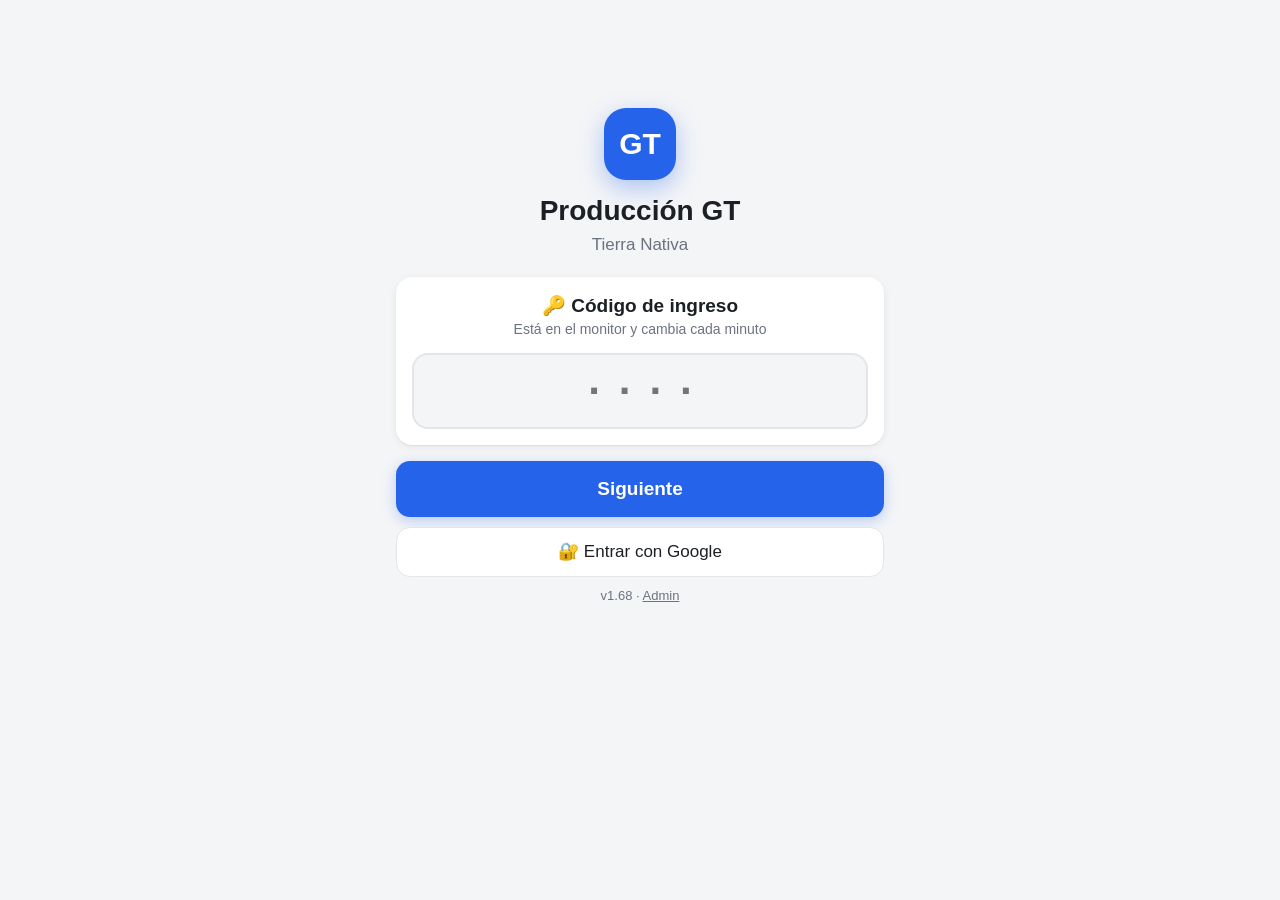
==== index.html @ 5615317c "1.68: «armar N» en los botones de Armado de cajas y pestaña Cajas del admin Celular: en «¿Qué caja v" ====
<!DOCTYPE html>
<html lang="es">
<head>
  <meta charset="UTF-8" />
  <meta name="viewport" content="width=device-width, initial-scale=1.0, viewport-fit=cover" />
  <meta name="mobile-web-app-capable" content="yes" />
  <meta name="apple-mobile-web-app-capable" content="yes" />
  <meta name="apple-mobile-web-app-title" content="Producción GT" />
  <meta name="theme-color" content="#f4f5f7" media="(prefers-color-scheme: light)" />
  <meta name="theme-color" content="#111318" media="(prefers-color-scheme: dark)" />
  <meta name="robots" content="noindex,nofollow" />
  <title>Producción GT</title>
  <link rel="icon" href="data:," />
  <link rel="manifest" href="manifest.json" />
  <link rel="stylesheet" href="styles.css?v=1.68" />
</head>
<body>
  <!-- 1) CÓDIGO DE INGRESO (el del monitor, cambia cada minuto) -->
  <div id="claveScreen" class="pantalla">
    <div class="marca">
      <div class="marca-logo">GT</div>
      <h1>Producción GT</h1>
      <p class="mut">Tierra Nativa</p>
    </div>
    <div class="tarjeta">
      <label class="label" for="claveInput">🔑 Código de ingreso</label>
      <p class="mut chico">Está en el monitor y cambia cada minuto</p>
      <input id="claveInput" class="input-clave" inputmode="numeric" maxlength="6" autocomplete="one-time-code" placeholder="····" />
      <div id="claveError" class="error"></div>
    </div>
    <div class="acciones">
      <button id="claveBtn" class="primary-btn">Siguiente</button>
      <!-- 1.53: en el celular del encargado (clave personal guardada), entrar sin código -->
      <button id="llaveBtn" class="sec-btn hidden"></button>
      <!-- 1.65 (Thomas): entrar con Google (sólo los mails cargados en gt.clave_personal.email) -->
      <button id="googleBtn" class="sec-btn">🔐 Entrar con Google</button>
      <div class="version"><span id="verBadge"></span> · <a href="admin.html">Admin</a></div>
    </div>
  </div>

  <!-- 1b) ¿QUIÉN SOS? -->
  <div id="nombreScreen" class="pantalla hidden">
    <header class="top-bar"><button class="back-top" id="nombreVolver" aria-label="Volver">‹</button><span class="op-name">¿Quién sos?</span><span class="top-esp"></span></header>
    <div id="nombreLista" class="nombres"></div>
  </div>

  <!-- 1c) ¿EN QUÉ PLANTA? (1.22, Thomas): sólo a quien trabaja en más de una planta (Darío Méndez y Luis Luna) -->
  <div id="plantaScreen" class="pantalla hidden">
    <header class="top-bar"><button class="back-top" id="plantaVolver" aria-label="Volver">‹</button><span class="op-name" id="plantaTitulo"></span><span class="top-esp"></span></header>
    <div class="tarjeta">
      <label class="label">🏭 ¿En qué planta trabajás hoy?</label>
      <div id="plantaOpts" class="cod-opts"></div>
    </div>
  </div>

  <!-- 2) BOTONERA -->
  <div id="optionsScreen" class="pantalla hidden">
    <header class="top-bar">
      <button class="back-top" id="salirBtn" aria-label="Cambiar operario">‹</button>
      <div class="op-cab"><span class="op-name" id="opName"></span><span class="muerto" id="muerto"></span></div>
      <span class="sync" id="syncBadge"></span>
      <!-- 1.53: el encargado ve el código de su planta para el compañero -->
      <button class="back-top llave-top hidden" id="codPlantaBtn" aria-label="Código para el compañero">🔑</button>
    </header>
    <div id="abiertaBox" class="abierta hidden"></div>
    <div id="botonera"></div>
    <div class="pie">
      <div class="jornada">
        <button id="almuBtn" class="sec-btn">🍽️ Almuerzo</button>
        <button id="finBtn" class="fin-btn">🏁 Terminar día</button>
      </div>
      <button id="histBtn" class="sec-btn">📋 Resumen de hoy</button>
    </div>
    <!-- 1.65 (Thomas): el encargado ve el monitor de su planta abajo de la botonera (operario, no admin) -->
    <div id="monitorBox" class="monitor-box hidden"><span class="mut chico" id="monitorTit"></span><span id="monitorNum" class="monitor-num">····</span><span class="mut chico" id="monitorSeg"></span></div>
  </div>

  <!-- 3) TERMINÉ: cantidad + «¿con qué seguís?» en la misma pantalla -->
  <div id="cantScreen" class="pantalla hidden">
    <header class="top-bar"><button class="back-top" id="cantVolver" aria-label="Volver">‹</button><span class="op-name" id="cantTitulo"></span><span class="top-esp"></span></header>
    <div class="cant-sub mut" id="cantSub"></div>
    <div id="cantBox" class="tarjeta">
      <label class="label" id="cantLabel" for="cantInput"></label>
      <input id="cantInput" class="text-input" inputmode="decimal" autocomplete="off" placeholder="0" />
      <div id="cantError" class="error"></div>
    </div>
    <div class="tarjeta sigue" id="sigueBox">
      <label class="label" id="sigueLabel" for="sigueInput"></label>
      <div id="sigueOpts" class="cod-opts hidden"></div>
      <div id="siguePend" class="cod-pend hidden"></div>
      <!-- 1.61 (D100): en Encolado / Contraído, sumarse a un compañero también desde «¿Con qué código seguís?» -->
      <div id="sigueJunta" class="cod-pend junta hidden"></div>
      <!-- 1.42: teclado numérico y, al lado, la E (y G, W donde la lista las tiene): un toque la agrega, otro la saca -->
      <div class="cod-fila"><input id="sigueInput" class="text-input" inputmode="numeric" pattern="[0-9]*" autocomplete="off" autocorrect="off" spellcheck="false" autocapitalize="characters" placeholder="Código" /><div id="sigueSuf" class="sufijos"></div></div>
      <div id="sigueHint" class="cod-hint"></div>
      <div id="sigueError" class="error"></div>
    </div>
    <div class="acciones">
      <button id="cantBtn" class="primary-btn">Terminar y seguir</button>
      <button id="cambioBtn" class="sec-btn">Cambiar de área / no sigo</button>
      <!-- 1.51 (D72): en Encolado, terminar e ir a la Puesta a punto encoladora -->
      <div id="sigueHijas" class="cod-hijas hidden"></div>
      <div id="salidaBox" class="row-2">
        <button id="cantAlmuBtn" class="sec-btn">🍽️ Me voy a almorzar</button>
        <button id="cantFinBtn" class="sec-btn">🏁 Terminé el día</button>
      </div>
    </div>
  </div>

  <!-- 4b) MEDIDA (1.17): set de 3 en Montaje / Gancho → qué medida va a hacer -->
  <div id="medScreen" class="pantalla hidden">
    <header class="top-bar"><button class="back-top" id="medVolver" aria-label="Volver">‹</button><span class="op-name" id="medTitulo"></span><span class="top-esp"></span></header>
    <div class="tarjeta">
      <label class="label" id="medLabel"></label>
      <div id="medOpts" class="cod-opts"></div>
    </div>
  </div>

  <!-- 1.24: PREGUNTAS DEL ÁREA (Esnaola: moldura, anilina, color) — salen de gt.rubro_pasos -->
  <div id="pasoScreen" class="pantalla hidden">
    <header class="top-bar"><button class="back-top" id="pasoVolver" aria-label="Volver">‹</button><span class="op-name" id="pasoTitulo"></span><span class="top-esp"></span></header>
    <div class="tarjeta">
      <div id="pasoResp" class="paso-resp hidden"></div>
      <label class="label" id="pasoLabel" for="pasoTexto"></label>
      <div id="pasoOpts" class="cod-opts"></div>
      <!-- 1.33: pregunta sin opciones = se contesta escribiendo -->
      <input id="pasoTexto" class="text-input texto-libre hidden" autocomplete="off" placeholder="Escribilo acá" />
      <div id="pasoError" class="error"></div>
    </div>
    <div class="acciones hidden" id="pasoAcc"><button id="pasoBtn" class="primary-btn">Siguiente</button></div>
  </div>

  <!-- 4) CÓDIGO (al empezar un área que lo pide) -->
  <div id="codScreen" class="pantalla hidden">
    <header class="top-bar"><button class="back-top" id="codVolver" aria-label="Volver">‹</button><span class="op-name" id="codTitulo"></span><span class="top-esp"></span></header>
    <div class="tarjeta">
      <label class="label" id="codLabel" for="codInput"></label>
      <div id="codOpts" class="cod-opts hidden"></div>
      <!-- 1.50: las áreas que viven dentro de ésta (Encolado → Puesta a punto encoladora) -->
      <div id="codHijas" class="cod-hijas hidden"></div>
      <!-- 1.45: en Encolado / Contraído, lo que están haciendo los compañeros (tocar = sumarse) -->
      <div id="codJunta" class="cod-pend junta hidden"></div>
      <div id="codPend" class="cod-pend hidden"></div>
      <div class="cod-fila"><input id="codInput" class="text-input" inputmode="numeric" pattern="[0-9]*" autocomplete="off" autocorrect="off" spellcheck="false" autocapitalize="characters" placeholder="Código" /><div id="codSuf" class="sufijos"></div></div>
      <div id="codHint" class="cod-hint"></div>
      <div id="codError" class="error"></div>
    </div>
    <div class="acciones">
      <button id="codBtn" class="primary-btn">Empezar</button>
    </div>
  </div>

  <div id="toast" class="toast hidden"></div>
  <!-- v1.10: «Resumen de hoy» es un pop-up, no se despliega abajo de la botonera -->
  <div id="histPop" class="pop hidden" role="dialog" aria-modal="true" aria-labelledby="histTit">
    <div class="pop-caja">
      <div class="pop-cab"><h2 id="histTit">📋 Resumen de hoy</h2><button id="histCerrar" class="pop-x" aria-label="Cerrar">✕</button></div>
      <div id="hist" class="pop-cuerpo"></div>
    </div>
  </div>
  <!-- 1.47: avisos de la pareja (se sumó / te sumaste / me fui): quién, qué y quién carga las cantidades -->
  <div id="avisoPop" class="pop aviso hidden" role="dialog" aria-modal="true" aria-labelledby="avisoTit">
    <div class="pop-caja">
      <div id="avisoIco" class="aviso-ico">🤝</div>
      <h2 id="avisoTit"></h2>
      <div id="avisoTxt" class="aviso-txt"></div>
      <div id="avisoNota" class="aviso-nota"></div>
      <div id="avisoBtns" class="aviso-btns"></div>
    </div>
  </div>
  <script src="config.js?v=1.68"></script>
  <script src="cola-idb.js?v=1.68"></script>
  <script src="app.js?v=1.68"></script>
</body>
</html>
---- styles.css ----
/* Producción GT — pensada para el celular del operario (v1.1).
   Pulgar: las acciones van justo debajo del campo (el teclado tapa el fondo); todo lo que se toca mide 48 px o más; los campos tienen
   16 px o más de letra para que el iPhone no haga zoom al tocarlos. */
:root{
  --bg:#f4f5f7; --card:#fff; --txt:#1c1f24; --mut:#6b7280; --borde:#e3e5e9;
  --acc:#2563eb; --acc-d:#1d4ed8; --acc-bg:#eaf1ff;
  --warn:#d97706; --warn-bg:#fff6e5; --err:#dc2626; --ok:#16a34a;
  --r:16px; --sombra:0 1px 2px rgba(16,24,40,.06),0 2px 8px rgba(16,24,40,.06);
}
@media (prefers-color-scheme:dark){
  :root{--bg:#111318;--card:#1b1e25;--txt:#eef0f3;--mut:#9aa1ad;--borde:#2c3039;
        --acc:#4f8cff;--acc-d:#3b7af0;--acc-bg:#1d2a44;--warn:#f0a43a;--warn-bg:#33270f;--err:#f26464;--ok:#3ccf73;
        --sombra:0 1px 2px rgba(0,0,0,.4);}
}
*{box-sizing:border-box;-webkit-tap-highlight-color:transparent;}
html{-webkit-text-size-adjust:100%;}
body{margin:0;background:var(--bg);color:var(--txt);
  font-family:-apple-system,BlinkMacSystemFont,"Segoe UI",Roboto,"Helvetica Neue",Arial,sans-serif;
  font-size:17px;line-height:1.35;}
.hidden{display:none !important;}
.mut{color:var(--mut);} .chico{font-size:14px;margin:2px 0 0;}

/* cada pantalla ocupa el alto del celular; los botones quedan abajo */
.pantalla{max-width:520px;margin:0 auto;min-height:100vh;min-height:100dvh;display:flex;flex-direction:column;
  padding:0 16px calc(16px + env(safe-area-inset-bottom));padding-top:env(safe-area-inset-top);}
/* v1.9 (Thomas): los botones van JUSTO DEBAJO del campo, no pegados abajo: el teclado del iPhone tapa el fondo. */
.acciones{margin-top:16px;padding:0 0 calc(4px + env(safe-area-inset-bottom));display:flex;flex-direction:column;gap:10px;}

/* botones */
button{font:inherit;cursor:pointer;touch-action:manipulation;border-radius:14px;transition:transform .08s,background .15s;}
button:active{transform:scale(.97);}
.primary-btn{width:100%;min-height:56px;border:0;background:var(--acc);color:#fff;font-size:19px;font-weight:600;
  box-shadow:0 4px 14px rgba(37,99,235,.28);}
.primary-btn:active{background:var(--acc-d);}
.sec-btn{width:100%;min-height:50px;border:1.5px solid var(--borde);background:var(--card);color:var(--txt);font-size:17px;font-weight:500;}
#histBtn{margin-top:16px;}

/* encabezado fijo */
.top-bar{position:sticky;top:0;z-index:5;display:flex;align-items:center;gap:8px;margin:0 -16px 10px;
  padding:calc(8px + env(safe-area-inset-top)) 12px 8px;background:color-mix(in srgb,var(--bg) 88%,transparent);
  backdrop-filter:saturate(1.6) blur(12px);-webkit-backdrop-filter:saturate(1.6) blur(12px);border-bottom:1px solid var(--borde);}
.back-top{width:44px;height:44px;flex:0 0 44px;border:0;background:var(--card);color:var(--txt);font-size:30px;line-height:1;
  border-radius:50%;box-shadow:var(--sombra);display:flex;align-items:center;justify-content:center;padding:0 2px 4px 0;}
.top-esp{width:44px;flex:0 0 44px;}
.op-name{flex:1;text-align:center;font-size:18px;font-weight:700;overflow:hidden;text-overflow:ellipsis;white-space:nowrap;}
/* 1.43: el tiempo muerto, abajo del nombre */
.op-cab{flex:1;min-width:0;display:flex;flex-direction:column;align-items:center;line-height:1.2;}
.op-cab .op-name{flex:none;max-width:100%;}
.muerto{font-size:13px;font-weight:600;color:var(--mut);font-variant-numeric:tabular-nums;white-space:nowrap;}
.muerto.corre{color:var(--warn);}
.muerto .m-c{display:none;}
@media (max-width:360px){.muerto .m-l{display:none;}.muerto .m-c{display:inline;}}
.sync{flex:0 0 auto;font-size:12px;font-weight:600;padding:5px 9px;border-radius:999px;background:var(--acc-bg);color:var(--ok);}
.sync.pend{background:var(--warn-bg);color:var(--warn);}

/* tarjetas */
.tarjeta{background:var(--card);border-radius:var(--r);box-shadow:var(--sombra);padding:16px;margin-top:12px;}
.label{display:block;font-size:19px;font-weight:600;text-align:center;}
.error{color:var(--err);font-size:15px;text-align:center;min-height:1.2em;margin-top:8px;font-weight:500;}
.text-input{width:100%;height:64px;margin-top:12px;border:2px solid var(--borde);border-radius:14px;background:var(--bg);
  color:var(--txt);font-size:32px;font-weight:600;text-align:center;outline:none;}
.text-input:focus{border-color:var(--acc);background:var(--card);box-shadow:0 0 0 4px var(--acc-bg);}
.text-input::placeholder{color:var(--mut);opacity:.5;font-weight:400;}
/* 1.42: el código con la E (y G, W) al lado */
.cod-fila{display:flex;gap:8px;margin-top:12px;}
.cod-fila .text-input{margin-top:0;flex:1;min-width:0;}
.sufijos{display:flex;gap:6px;}
.suf-btn{width:52px;height:64px;padding:0;border:2px solid var(--borde);background:var(--bg);color:var(--txt);font-size:24px;font-weight:800;}
.suf-btn.activo{background:var(--acc);border-color:var(--acc);color:#fff;}
.suf-btn.sugerida{border-color:var(--warn);color:var(--warn);box-shadow:0 0 0 3px var(--warn-bg, transparent);}

/* ingreso */
.marca{text-align:center;margin:12vh 0 8px;}
.marca-logo{width:72px;height:72px;margin:0 auto 12px;border-radius:22px;background:var(--acc);color:#fff;font-size:30px;
  font-weight:800;display:flex;align-items:center;justify-content:center;box-shadow:0 8px 24px rgba(37,99,235,.35);}
.marca h1{font-size:28px;margin:0;}
.marca p{margin:4px 0 0;}
.input-clave{width:100%;height:76px;margin-top:14px;border:2px solid var(--borde);border-radius:16px;background:var(--bg);color:var(--txt);
  font-size:42px;font-weight:700;letter-spacing:.45em;text-indent:.45em;text-align:center;outline:none;font-variant-numeric:tabular-nums;}
.input-clave:focus{border-color:var(--acc);background:var(--card);box-shadow:0 0 0 4px var(--acc-bg);}
.version{text-align:center;color:var(--mut);font-size:13px;}
.version a{color:var(--mut);}

/* ¿quién sos? (1.29, «que puedan aparecer 16 operarios en la pantalla… de cualquier dispositivo»): la lista es una grilla
   que ocupa el lugar libre de la pantalla. acomodarNombres() (app.js) elige columnas, alto de fila y letra según ese lugar:
   2 × 8 en el celular parado, 4 × 4 acostado, 3 × 6 en la tablet… Sin JS queda 2 columnas. */
#nombreScreen{height:100vh;height:100dvh;min-height:0;max-width:760px;}
.nombres{flex:1 1 0;min-height:0;overflow-y:auto;display:grid;gap:8px;align-content:start;padding:2px 2px 4px;
  grid-template-columns:repeat(var(--cols,2),minmax(0,1fr));grid-auto-rows:var(--alto,56px);}
.nombres button{display:flex;align-items:center;gap:8px;min-width:0;height:100%;padding:4px 10px;border:0;background:var(--card);
  color:var(--txt);box-shadow:var(--sombra);font-size:var(--letra,17px);font-weight:600;line-height:1.15;text-align:left;}
.nombres button span{min-width:0;}
.nombres.parte button span{overflow-wrap:anywhere;}
.nombres button::before{content:attr(data-ini);flex:0 0 var(--ini,36px);height:var(--ini,36px);border-radius:50%;background:var(--acc-bg);
  color:var(--acc);display:flex;align-items:center;justify-content:center;font-size:calc(var(--ini,36px) * .42);font-weight:700;}
.nombres.sin-ini button{justify-content:center;text-align:center;padding:4px 5px;}
.nombres.sin-ini button::before{display:none;}

/* área en curso */
.abierta{display:flex;align-items:center;gap:12px;margin-top:4px;padding:14px;border-radius:var(--r);background:var(--warn-bg);
  border:1.5px solid color-mix(in srgb,var(--warn) 45%,transparent);}
.ab-punto{flex:0 0 12px;height:12px;border-radius:50%;background:var(--warn);animation:latido 1.6s ease-in-out infinite;}
.ab-txt{flex:1;min-width:0;}
.ab-area{font-size:18px;font-weight:700;}
.ab-det{font-size:14px;color:var(--mut);margin-top:2px;}
.ab-tiempo{font-size:22px;font-weight:700;color:var(--warn);font-variant-numeric:tabular-nums;}
@keyframes latido{0%,100%{opacity:1;transform:scale(1)}50%{opacity:.45;transform:scale(.8)}}

/* botonera de áreas (1.30, Elías: «aplicá lo mismo a esta botonera, y centrá el texto y la imagen»): la grilla ocupa el lugar
   que dejan el encabezado y los botones de abajo; acomodarAreas() (app.js) elige columnas, alto, ícono y letra. Sin JS: 2 col. */
#optionsScreen{max-width:760px;}
#botonera.midiendo{flex:1 1 0;min-height:0;}
.row{display:grid;grid-template-columns:repeat(var(--cols,2),minmax(0,1fr));grid-auto-rows:var(--alto,104px);gap:10px;margin-top:12px;}
.box{position:relative;height:100%;min-width:0;padding:6px;border-radius:var(--r);background:var(--card);box-shadow:var(--sombra);
  cursor:pointer;display:flex;flex-direction:column;align-items:center;justify-content:center;gap:4px;text-align:center;
  border:2px solid transparent;transition:transform .08s;user-select:none;-webkit-user-select:none;}
.box:active{transform:scale(.97);}
.box-ico{font-size:var(--ico,28px);line-height:1;}
.box-title{font-size:var(--letra,16px);font-weight:700;line-height:1.15;}
.row.parte .box-title{overflow-wrap:anywhere;}
.box-desc{font-size:max(11px,calc(var(--letra,16px) * .8));font-weight:600;color:var(--acc);}
.row.sin-desc .box-desc{display:none;}
.row.fila .box{flex-direction:row;gap:6px;}   /* tarjeta baja (celular acostado): el ícono al costado del nombre */
.row.sin-ico .box-ico{display:none;}   /* 1.55: si ni así entra el nombre, sin el ícono */
.row.sin-ico .box{padding:6px 3px;}
.box.abierta{background:var(--warn-bg);border-color:var(--warn);}
.box.abierta .box-desc{color:var(--warn);}

/* resumen de hoy */
#hist{display:flex;flex-direction:column;gap:8px;}
/* v1.10: pop-up del Resumen de hoy (hoja que sube desde abajo en el celular) */
.pop{position:fixed;inset:0;z-index:50;background:rgba(0,0,0,.55);display:flex;align-items:flex-end;justify-content:center;}
.pop.hidden{display:none;}
.pop-caja{width:100%;max-width:520px;max-height:85dvh;background:var(--bg);border-radius:20px 20px 0 0;display:flex;flex-direction:column;
  padding:0 16px calc(16px + env(safe-area-inset-bottom));}
.pop-cab{display:flex;align-items:center;justify-content:space-between;padding:14px 0 10px;}
.pop-cab h2{margin:0;font-size:19px;}
.pop-x{width:44px;height:44px;border-radius:999px;border:0;background:var(--card);color:var(--txt);font-size:18px;cursor:pointer;}
.pop-cuerpo{overflow-y:auto;-webkit-overflow-scrolling:touch;}
body.sin-scroll{overflow:hidden;}
@media (min-width:560px){.pop{align-items:center;}.pop-caja{border-radius:20px;}}
/* 1.47: avisos de la pareja en una ventana: quién, qué código y, resaltado, quién carga las cantidades */
.aviso .pop-caja{text-align:center;padding-top:18px;overflow-y:auto;}
.aviso-ico{font-size:44px;line-height:1;}
.aviso h2{margin:8px 0 4px;font-size:21px;line-height:1.25;}
.aviso-txt{font-size:16px;color:var(--mut);line-height:1.35;}
.aviso-txt b{color:var(--txt);}
.aviso-nota{margin:14px 0 2px;padding:12px 14px;border-radius:14px;background:var(--warn-bg);border:1.5px solid color-mix(in srgb,var(--warn) 45%,transparent);
  font-size:16px;line-height:1.4;}
.aviso-btns{display:flex;flex-direction:column;gap:10px;margin-top:14px;}
.aviso-btns button{margin:0;}
@media (max-height:520px){
  .aviso .pop-caja{padding-top:10px;max-height:96dvh;}
  .aviso-ico{font-size:28px;}
  .aviso h2{margin:4px 0 2px;font-size:18px;}
  .aviso-txt{font-size:15px;}
  .aviso-nota{margin-top:8px;padding:8px 12px;font-size:15px;line-height:1.3;}
  .aviso-btns{margin-top:10px;}
  .aviso-btns button{min-height:48px;}
}
/* acostado: los dos botones («Sí, me fui» / «Sigo con …») en una fila */
@media (max-height:520px) and (min-width:560px){.aviso-btns{flex-direction:row;}.aviso-btns button{flex:1 1 0;}}
.hist-row{display:flex;align-items:center;gap:12px;background:var(--card);border-radius:14px;padding:12px 14px;box-shadow:var(--sombra);}
.hist-main{flex:1;min-width:0;}
.hist-area{font-weight:700;font-size:16px;overflow:hidden;text-overflow:ellipsis;white-space:nowrap;}
.hist-det{font-size:13px;color:var(--mut);margin-top:2px;font-variant-numeric:tabular-nums;}
.hist-cant{font-size:20px;font-weight:700;font-variant-numeric:tabular-nums;}
.hist-row.curso{background:var(--warn-bg);}
.hist-row.curso .hist-cant{font-size:13px;color:var(--warn);}
.hist-vacio{text-align:center;color:var(--mut);padding:16px;}

/* terminé / código */
.cant-sub{text-align:center;font-size:15px;margin-top:-2px;}
.sigue .label{font-size:18px;}
.cod-hint{text-align:center;font-size:16px;font-weight:600;color:var(--acc);min-height:1.3em;margin-top:8px;}
.cod-hint.nuevo{color:var(--warn);}
.cod-opts{display:grid;grid-template-columns:repeat(2,1fr);gap:10px;margin-top:14px;}
.cod-opts button{min-height:84px;border:2px solid var(--borde);background:var(--bg);color:var(--txt);font-size:21px;font-weight:700;}
.cod-opts button:active{border-color:var(--acc);background:var(--acc-bg);}
.cod-opts button small{display:block;font-size:13px;font-weight:500;color:var(--mut);margin-top:4px;line-height:1.2;}   /* 1.59: el artículo del 3080 */
/* 1.68: Armado de cajas, cuántas faltan armar en cada botón */
.cod-opts button small.caja-est{font-weight:700;font-size:13px;margin-top:1px;color:var(--mut);}
.cod-opts button.armar small.caja-est{color:var(--warn);}
.cod-opts button.nomas{border-color:var(--err);background:color-mix(in srgb,var(--err) 12%,var(--bg));}
.cod-opts button.nomas small.caja-est{color:var(--err);}
.cod-opts button.nada{opacity:.6;}
.cajas-nota{text-align:center;font-size:13px;color:var(--mut);margin-top:6px;}
.cod-opts.muchas{gap:8px;}
.cod-opts.muchas button{min-height:52px;font-size:17px;padding:6px 8px;line-height:1.2;}
.cod-opts.muchas button:last-child:nth-child(odd){grid-column:1/-1;}   /* sin hueco al lado del último */
.paso-resp{font-size:15px;font-weight:600;color:var(--acc);margin-bottom:6px;text-align:center;}
.cod-pend{display:grid;grid-template-columns:repeat(2,1fr);gap:8px;margin-top:12px;}
.cod-pend button{min-height:60px;padding:8px;border:1.5px solid color-mix(in srgb,var(--warn) 50%,transparent);
  background:var(--warn-bg);color:var(--txt);font-size:16px;font-weight:700;}
.cod-pend small{display:block;font-size:12px;font-weight:500;color:var(--mut);margin-top:2px;}
.cod-pend-t{grid-column:1/-1;text-align:center;font-size:14px;color:var(--mut);}
.cod-hijas{display:grid;gap:8px;margin-top:12px;}   /* 1.50: Puesta a punto encoladora */
.cod-pend.junta button{border-color:color-mix(in srgb,var(--acc) 55%,transparent);background:var(--acc-bg);}   /* 1.45: sumarse */

.toast{position:fixed;left:50%;bottom:calc(20px + env(safe-area-inset-bottom));transform:translateX(-50%);z-index:20;
  width:max-content;max-width:calc(100% - 32px);background:#1c1f24;color:#fff;padding:12px 18px;border-radius:14px;
  font-size:15px;font-weight:500;box-shadow:0 8px 24px rgba(0,0,0,.25);text-align:center;}
/* los avisos vacíos no dejan hueco */
.error:empty,.cod-hint:empty{min-height:0;margin:0;}
.tarjeta .chico{text-align:center;}
/* v1.3: almuerzo y terminar día */
.pie{display:flex;flex-direction:column;}
.jornada{display:grid;grid-template-columns:1fr 1fr;gap:10px;margin-top:14px;}
.jornada .sec-btn{margin:0;min-height:56px;font-weight:600;}
#almuBtn.activo{background:var(--warn-bg);border-color:var(--warn);color:var(--warn);}
.fin-btn{min-height:56px;border:0;background:var(--txt);color:var(--bg);font-size:17px;font-weight:700;}
.abierta.fin{background:var(--acc-bg);border-color:color-mix(in srgb,var(--acc) 40%,transparent);}
.hist-row.fin{background:var(--acc-bg);}
.hist-row.fin .hist-cant{font-size:16px;}
.termine-btn{display:block;width:100%;min-height:96px;margin:4px 0 0;border:0;border-radius:18px;background:var(--ok);color:#fff;font-size:26px;font-weight:800;cursor:pointer;}
.termine-btn:active{filter:brightness(.92);}
.termine-btn.mefui{background:var(--acc);}   /* 1.47: el que se sumó a un compañero se va, no termina */
/* 1.33: Baño y Movimiento como pausa dentro del área abierta, debajo de «Terminé» */
.pausas{display:grid;grid-template-columns:repeat(auto-fit,minmax(130px,1fr));gap:10px;margin-top:10px;}
.pausas .sec-btn{margin:0;min-height:56px;font-weight:600;}
.texto-libre{font-size:20px;font-weight:500;height:56px;}
.row-2{display:grid;grid-template-columns:1fr 1fr;gap:10px;}
.row-2 .sec-btn{margin:0;}

/* 1.30 / 1.31: pantalla baja (celular chico o acostado): Almuerzo, Terminar día y Resumen en una sola fila de 48 px, para
   dejarle el alto a las áreas */
@media (max-height:600px){
  .pie{flex-direction:row;gap:8px;margin-top:10px;}
  .pie .jornada{display:contents;}
  .pie .sec-btn,.pie .fin-btn,.pie #histBtn{flex:1 1 0;min-width:0;margin:0;min-height:48px;padding:2px 4px;font-size:15px;line-height:1.15;}
}
/* 1.31: pantalla de 500 px de alto o menos (celular acostado o muy chico): encabezado y márgenes más chicos en la botonera */
@media (max-height:500px){
  #optionsScreen{padding-bottom:calc(8px + env(safe-area-inset-bottom));}
  #optionsScreen .top-bar{padding-top:calc(4px + env(safe-area-inset-top));padding-bottom:4px;margin-bottom:4px;}
  #optionsScreen .row{margin-top:6px;}
  #optionsScreen .pie{margin-top:6px;}
}

/* 1.43 (Elías: «¿en estas partes y otras de los botones también es responsive?»). Medido en los 16 tamaños: el ancho, los
   textos y los botones ya se acomodaban; lo que no entraba era el ALTO (Terminé pedía bajar 81 a 161 px en celulares chicos;
   el código, «¿Con quién?» y la clave, en el celular acostado). Con 620 px de alto o menos, las pantallas de carga se
   compactan: encabezado, tarjetas y campos más bajos, botones de 48 a 50 px */
@media (max-height:620px){
  .pantalla:not(#optionsScreen):not(#nombreScreen) .top-bar{padding-top:calc(4px + env(safe-area-inset-top));padding-bottom:4px;margin-bottom:6px;}
  .pantalla:not(#optionsScreen) .tarjeta{padding:10px 12px;margin-top:6px;}
  .label{font-size:17px;}
  .text-input{height:52px;font-size:28px;margin-top:8px;}
  .cod-fila{margin-top:8px;}
  .suf-btn{height:52px;}
  .cod-hint,.error{margin-top:4px;}
  .acciones{margin-top:10px;gap:8px;}
  .primary-btn{min-height:50px;}
  .sec-btn{min-height:48px;}
  .cod-opts{margin-top:10px;gap:8px;}
  .cod-opts button{min-height:60px;}
  .marca{margin:3vh 0 6px;}
  .marca-logo{width:48px;height:48px;margin-bottom:6px;font-size:20px;border-radius:14px;}
  .marca h1{font-size:22px;}
  .input-clave{height:60px;margin-top:8px;}
}
/* con 520 px o menos: en Terminé, «Cambiar de área», «Almorzar» y «Terminé el día» en una sola fila; en la clave, sin el logo */
@media (max-height:520px){
  #cantScreen .acciones{flex-direction:row;flex-wrap:wrap;}
  #cantScreen #cantBtn{flex:1 1 100%;}
  #cantScreen #salidaBox{display:contents;}
  /* 1.51: la puesta a punto, en la fila de «Terminar y seguir» y con el nombre corto */
  #cantScreen #sigueHijas{display:contents;}
  #cantScreen #sigueHijas .sec-btn{flex:1 1 calc(36% - 6px);min-width:0;margin:0;padding:2px 4px;font-size:14px;line-height:1.15;order:-1;}
  #cantScreen .acciones:has(#sigueHijas:not(.hidden)) #cantBtn{flex:2 1 calc(64% - 6px);order:-2;}
  #cantScreen .h-l{display:none;}
  #cantScreen #cambioBtn,#cantScreen #salidaBox .sec-btn{flex:1 1 0;min-width:0;margin:0;padding:2px 4px;font-size:14px;line-height:1.15;}
  .marca-logo,.marca p{display:none;}
  .marca{margin:2vh 0 4px;}
}
@media (max-height:520px){
  .pantalla:not(#optionsScreen) .tarjeta{padding:8px 10px;}
  .cod-pend{margin-top:6px;gap:6px;}
  .cod-pend button{min-height:48px;padding:4px 6px;line-height:1.15;}
  .text-input{height:48px;font-size:26px;}
  .suf-btn{height:48px;}
}
/* acostado (bajo y ancho): Terminé con las dos tarjetas lado a lado y los botones en una fila; «¿Con quién?» en 3 columnas */
@media (max-height:520px) and (min-width:560px){
  #cantScreen{max-width:900px;flex-direction:row;flex-wrap:wrap;align-content:flex-start;column-gap:10px;}
  #cantScreen>.top-bar,#cantScreen>.cant-sub,#cantScreen>.acciones{flex:1 1 100%;}
  #cantScreen>.tarjeta{flex:1 1 0;min-width:0;}
  #cantScreen .acciones{flex-wrap:nowrap;}
  #cantScreen #cantBtn{flex:1.4 1 0;}
  #cantScreen .acciones:has(#sigueHijas:not(.hidden)) #cantBtn{flex:1.4 1 0;}
  #cantScreen #sigueHijas .sec-btn{flex:1 1 0;}
  .cod-opts.muchas{grid-template-columns:repeat(3,1fr);}
  .cod-opts.muchas button:last-child:nth-child(odd){grid-column:auto;}
}
@media (max-height:400px){
  .termine-btn{min-height:72px;font-size:22px;}
}
/* 1.45: celular acostado muy bajo: para sumarse alcanza con el nombre y el código (sin la descripción) */
@media (max-height:340px){
  .cod-pend.junta small{display:none;}
}
/* 1.52: modo vista (clave del administrador): no graba nada */
.sync.vista{background:var(--warn-bg);color:var(--warn);}
/* 1.53: el código de la planta que muestra el encargado */
.cod-planta{display:inline-block;font-size:56px;font-weight:700;letter-spacing:8px;line-height:1.1;margin:6px 0 2px;}
.llave-top{flex:0 0 44px;font-size:22px;padding:0;}
#llaveBtn{margin-top:4px;}

/* 1.63: monitor del encargado abajo de la botonera */
.monitor-box{display:flex;flex-direction:column;align-items:center;gap:2px;margin:10px auto 0;padding:8px 18px;border:1px solid var(--borde,#ddd);border-radius:14px;width:max-content;}
.monitor-num{font-size:44px;font-weight:700;letter-spacing:.08em;font-variant-numeric:tabular-nums;line-height:1.1;}
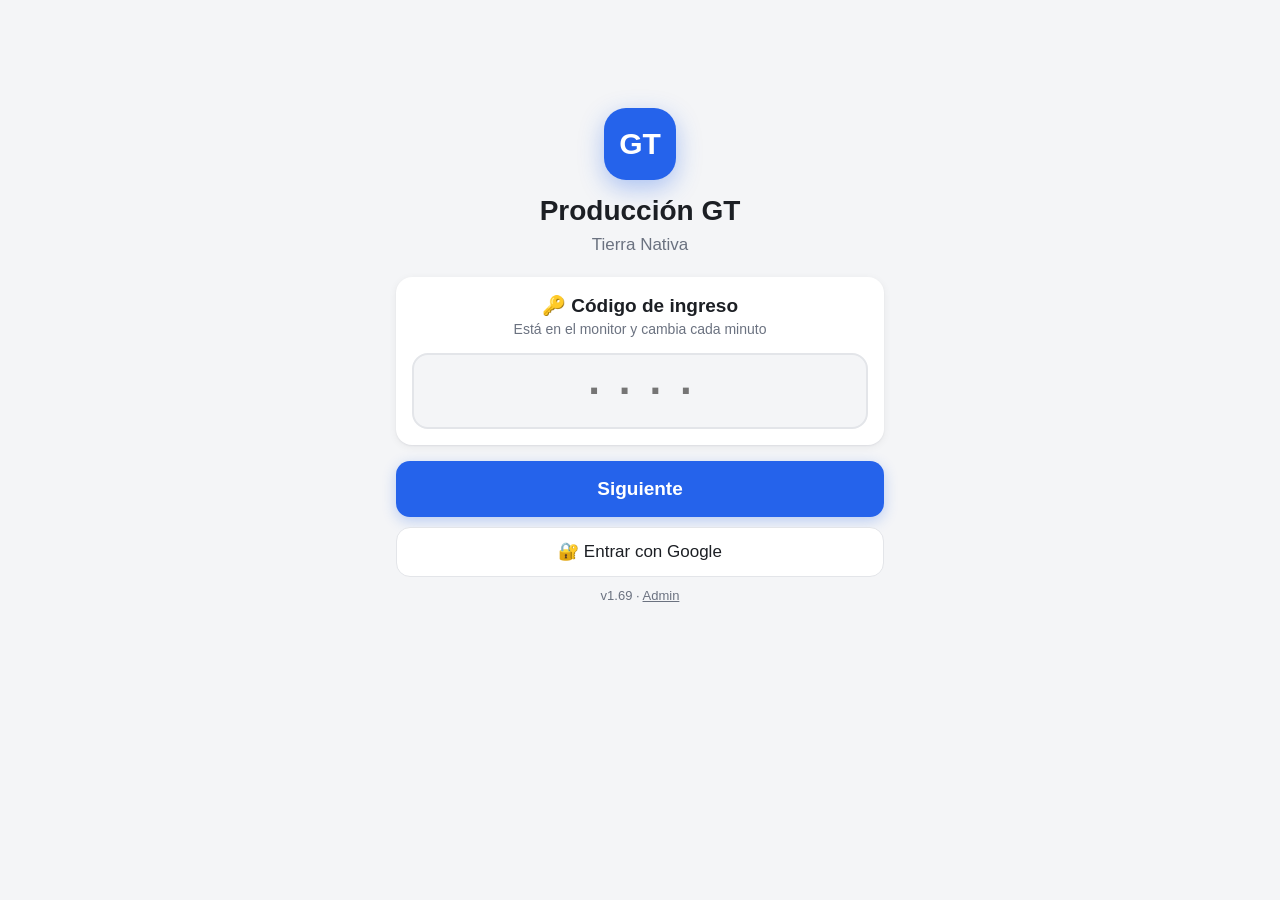
==== commit 8eb07e82: "1.69: módulo Empleados del admin (alta, baja y horario) y el aviso de llegada con el horario de cada" ====
--- a/index.html
+++ b/index.html
@@ -12,7 +12,7 @@
   <title>Producción GT</title>
   <link rel="icon" href="data:," />
   <link rel="manifest" href="manifest.json" />
-  <link rel="stylesheet" href="styles.css?v=1.68" />
+  <link rel="stylesheet" href="styles.css?v=1.69" />
 </head>
 <body>
   <!-- 1) CÓDIGO DE INGRESO (el del monitor, cambia cada minuto) -->
@@ -168,8 +168,8 @@
       <div id="avisoBtns" class="aviso-btns"></div>
     </div>
   </div>
-  <script src="config.js?v=1.68"></script>
-  <script src="cola-idb.js?v=1.68"></script>
-  <script src="app.js?v=1.68"></script>
+  <script src="config.js?v=1.69"></script>
+  <script src="cola-idb.js?v=1.69"></script>
+  <script src="app.js?v=1.69"></script>
 </body>
 </html>
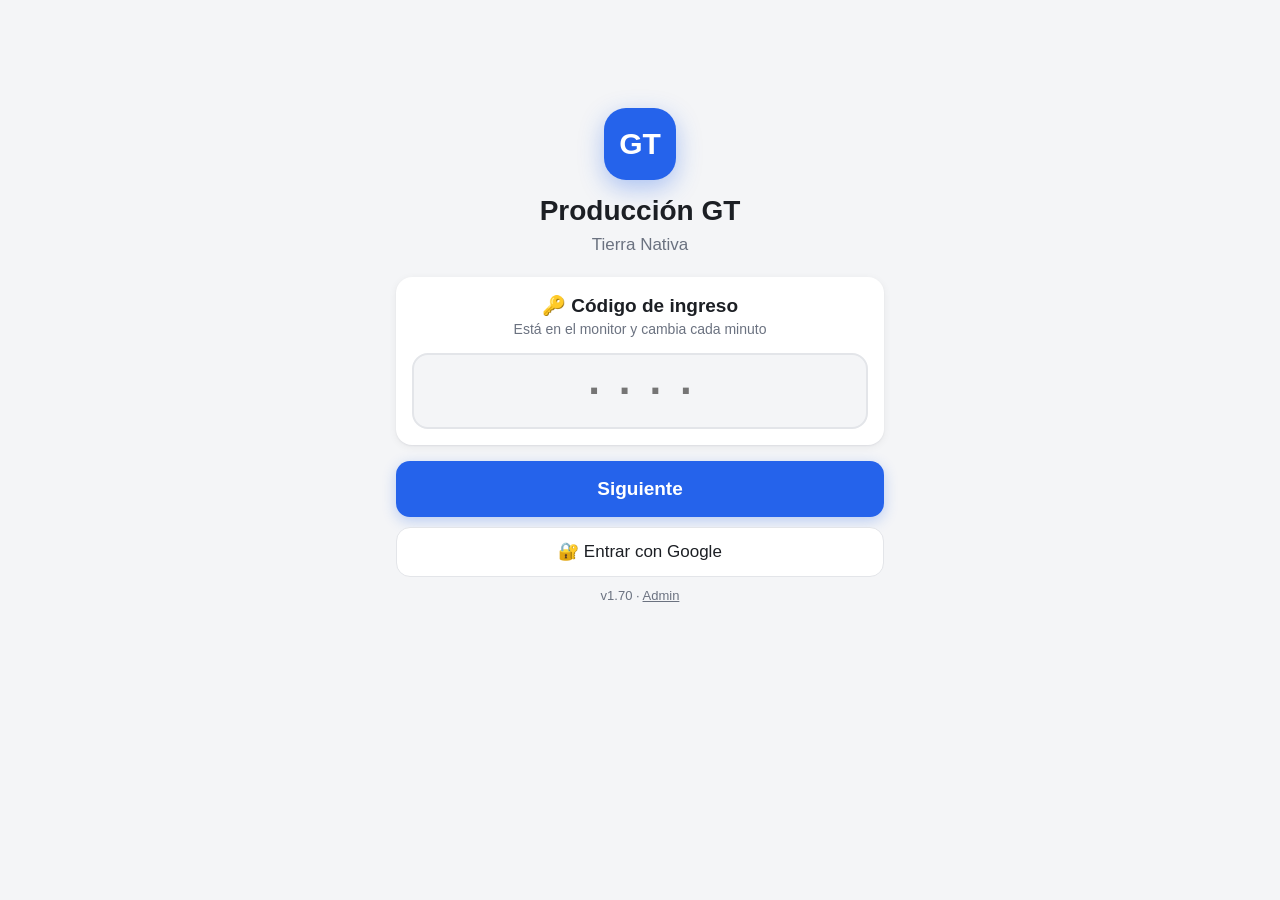
==== commit b11126c2: "1.70: editar y eliminar tramos en Producción, y la Persona de Prueba en la Botonera del admin Produc" ====
--- a/index.html
+++ b/index.html
@@ -12,7 +12,7 @@
   <title>Producción GT</title>
   <link rel="icon" href="data:," />
   <link rel="manifest" href="manifest.json" />
-  <link rel="stylesheet" href="styles.css?v=1.69" />
+  <link rel="stylesheet" href="styles.css?v=1.70" />
 </head>
 <body>
   <!-- 1) CÓDIGO DE INGRESO (el del monitor, cambia cada minuto) -->
@@ -168,8 +168,8 @@
       <div id="avisoBtns" class="aviso-btns"></div>
     </div>
   </div>
-  <script src="config.js?v=1.69"></script>
-  <script src="cola-idb.js?v=1.69"></script>
-  <script src="app.js?v=1.69"></script>
+  <script src="config.js?v=1.70"></script>
+  <script src="cola-idb.js?v=1.70"></script>
+  <script src="app.js?v=1.70"></script>
 </body>
 </html>
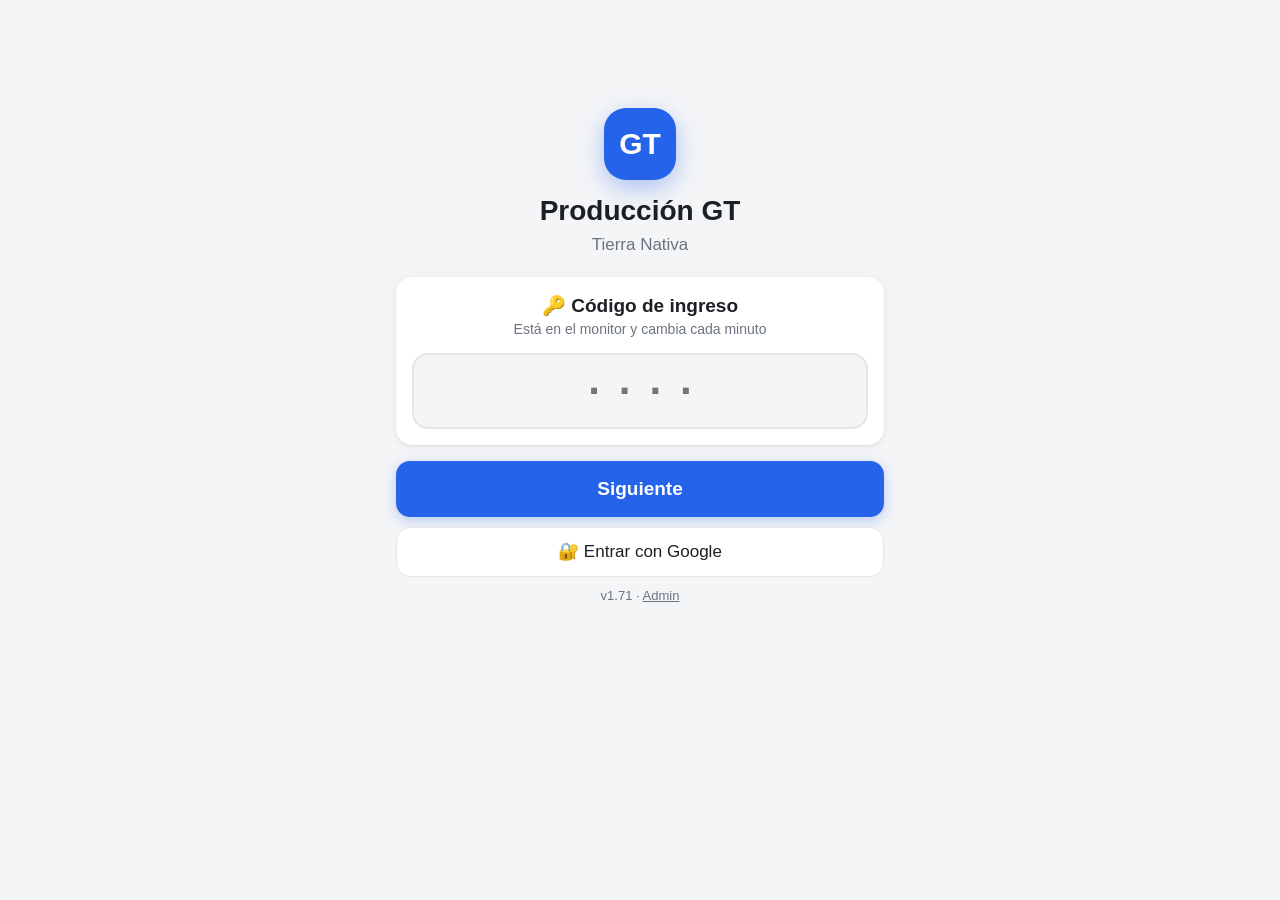
==== commit 21ccc7fb: "1.71: «Terminé el día» pide confirmar + regla de no publicar mientras trabajan - app.js: confirmarCa" ====
--- a/index.html
+++ b/index.html
@@ -12,7 +12,7 @@
   <title>Producción GT</title>
   <link rel="icon" href="data:," />
   <link rel="manifest" href="manifest.json" />
-  <link rel="stylesheet" href="styles.css?v=1.70" />
+  <link rel="stylesheet" href="styles.css?v=1.71" />
 </head>
 <body>
   <!-- 1) CÓDIGO DE INGRESO (el del monitor, cambia cada minuto) -->
@@ -168,8 +168,8 @@
       <div id="avisoBtns" class="aviso-btns"></div>
     </div>
   </div>
-  <script src="config.js?v=1.70"></script>
-  <script src="cola-idb.js?v=1.70"></script>
-  <script src="app.js?v=1.70"></script>
+  <script src="config.js?v=1.71"></script>
+  <script src="cola-idb.js?v=1.71"></script>
+  <script src="app.js?v=1.71"></script>
 </body>
 </html>
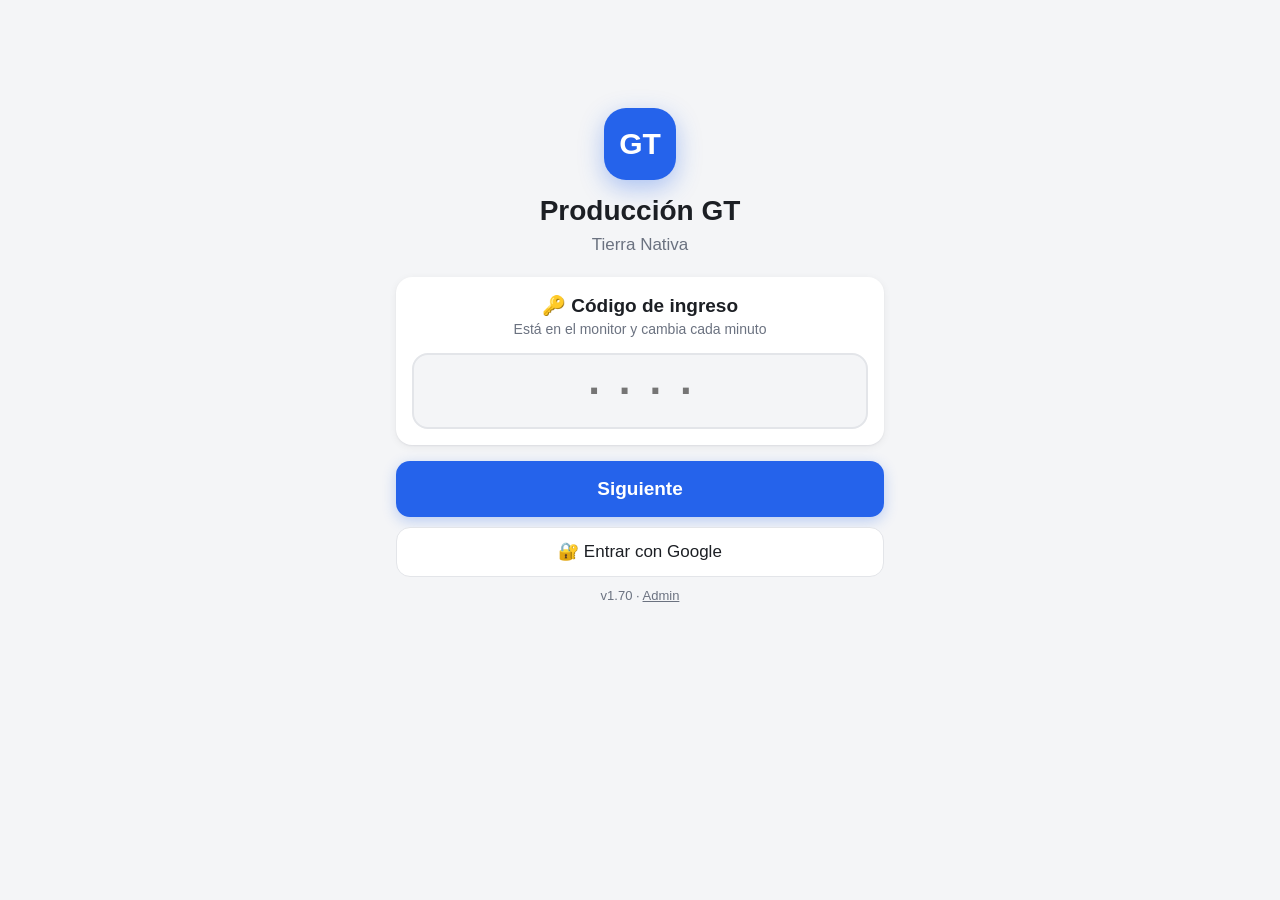
==== commit c8595d17: "v1.70: Cargar pedido en GT admin (iframe al admin del mayorista, modo solo-carga) Pestaña nueva "Car" ====
--- a/index.html
+++ b/index.html
@@ -12,7 +12,7 @@
   <title>Producción GT</title>
   <link rel="icon" href="data:," />
   <link rel="manifest" href="manifest.json" />
-  <link rel="stylesheet" href="styles.css?v=1.71" />
+  <link rel="stylesheet" href="styles.css?v=1.70" />
 </head>
 <body>
   <!-- 1) CÓDIGO DE INGRESO (el del monitor, cambia cada minuto) -->
@@ -168,8 +168,8 @@
       <div id="avisoBtns" class="aviso-btns"></div>
     </div>
   </div>
-  <script src="config.js?v=1.71"></script>
-  <script src="cola-idb.js?v=1.71"></script>
-  <script src="app.js?v=1.71"></script>
+  <script src="config.js?v=1.70"></script>
+  <script src="cola-idb.js?v=1.70"></script>
+  <script src="app.js?v=1.70"></script>
 </body>
 </html>
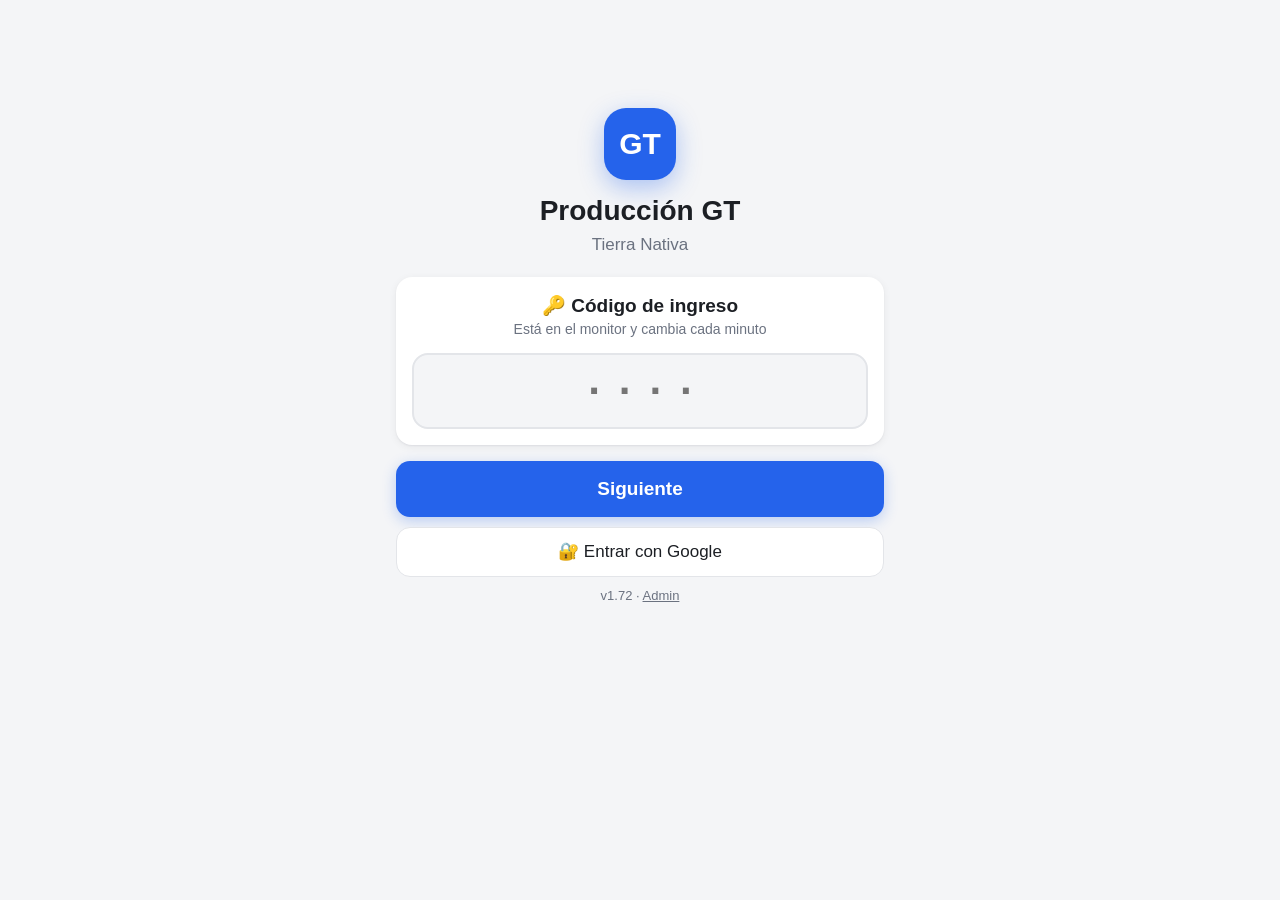
==== commit 2a8d14ff: "1.72: Google con un mail que no es de operario abre el admin (código de Planify) El encargado con cl" ====
--- a/index.html
+++ b/index.html
@@ -12,7 +12,7 @@
   <title>Producción GT</title>
   <link rel="icon" href="data:," />
   <link rel="manifest" href="manifest.json" />
-  <link rel="stylesheet" href="styles.css?v=1.70" />
+  <link rel="stylesheet" href="styles.css?v=1.72" />
 </head>
 <body>
   <!-- 1) CÓDIGO DE INGRESO (el del monitor, cambia cada minuto) -->
@@ -168,8 +168,8 @@
       <div id="avisoBtns" class="aviso-btns"></div>
     </div>
   </div>
-  <script src="config.js?v=1.70"></script>
-  <script src="cola-idb.js?v=1.70"></script>
-  <script src="app.js?v=1.70"></script>
+  <script src="config.js?v=1.72"></script>
+  <script src="cola-idb.js?v=1.72"></script>
+  <script src="app.js?v=1.72"></script>
 </body>
 </html>
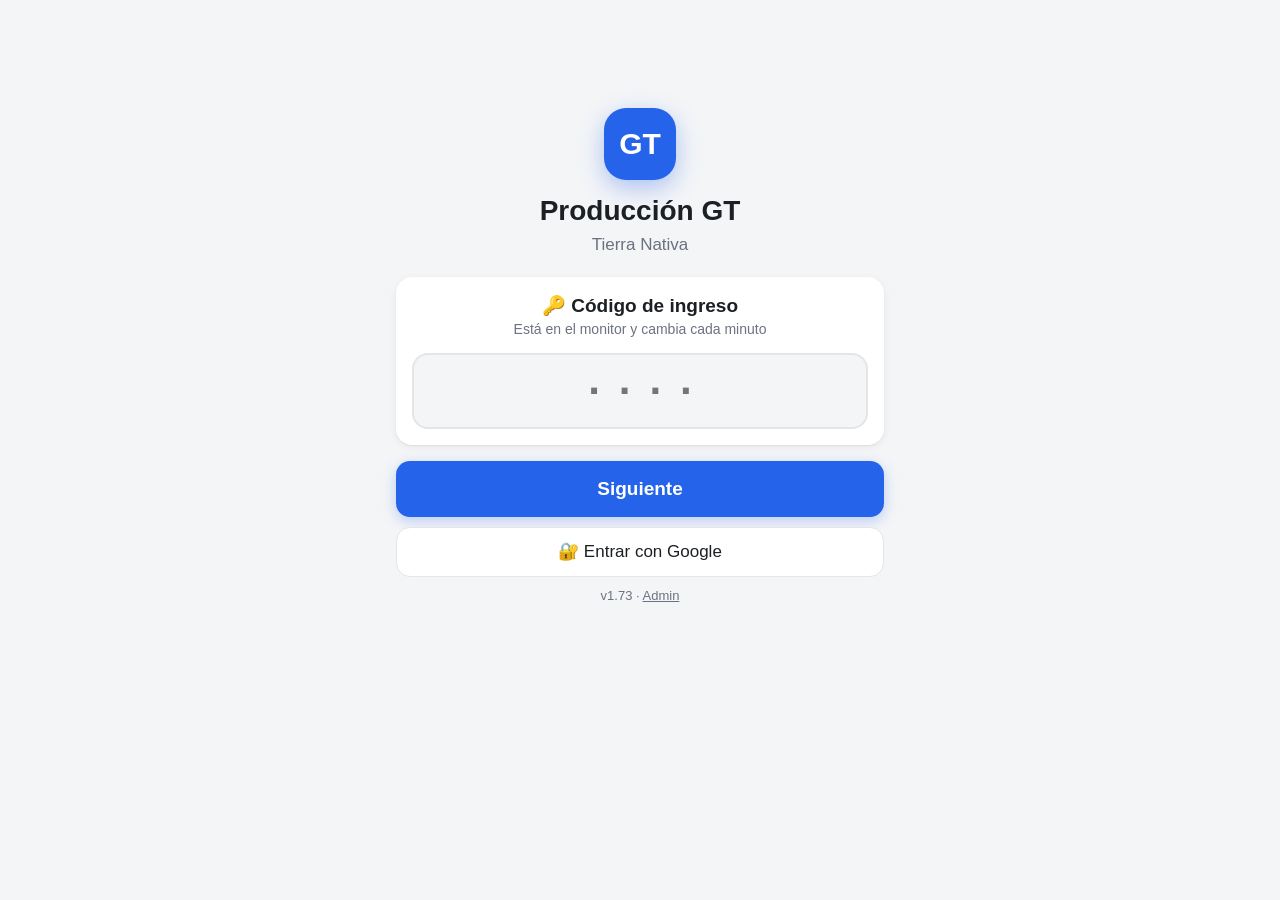
==== commit e49ae222: "1.73: PPP por día y camión, «lista para facturar» desde el celular y tarea a Gabriel en Planify Zona" ====
--- a/index.html
+++ b/index.html
@@ -12,7 +12,7 @@
   <title>Producción GT</title>
   <link rel="icon" href="data:," />
   <link rel="manifest" href="manifest.json" />
-  <link rel="stylesheet" href="styles.css?v=1.72" />
+  <link rel="stylesheet" href="styles.css?v=1.73" />
 </head>
 <body>
   <!-- 1) CÓDIGO DE INGRESO (el del monitor, cambia cada minuto) -->
@@ -168,8 +168,8 @@
       <div id="avisoBtns" class="aviso-btns"></div>
     </div>
   </div>
-  <script src="config.js?v=1.72"></script>
-  <script src="cola-idb.js?v=1.72"></script>
-  <script src="app.js?v=1.72"></script>
+  <script src="config.js?v=1.73"></script>
+  <script src="cola-idb.js?v=1.73"></script>
+  <script src="app.js?v=1.73"></script>
 </body>
 </html>
--- a/styles.css
+++ b/styles.css
@@ -309,3 +309,12 @@
 /* 1.63: monitor del encargado abajo de la botonera */
 .monitor-box{display:flex;flex-direction:column;align-items:center;gap:2px;margin:10px auto 0;padding:8px 18px;border:1px solid var(--borde,#ddd);border-radius:14px;width:max-content;}
 .monitor-num{font-size:44px;font-weight:700;letter-spacing:.08em;font-variant-numeric:tabular-nums;line-height:1.1;}
+
+/* 1.73: lista de NP para marcar «listas para facturar» (área Pedidos) */
+.listos-btn{margin-top:8px;font-weight:600;}
+.listos{display:flex;flex-direction:column;gap:6px;text-align:left;max-height:55vh;overflow:auto;}
+.listos-dia{font-size:13px;font-weight:700;color:var(--txt);margin-top:6px;}
+.listos-np{display:flex;align-items:center;gap:10px;border:1px solid var(--borde);border-radius:10px;padding:8px 10px;color:var(--txt);}
+.listos-np input{width:24px;height:24px;flex:0 0 auto;}
+.listos-np small{display:block;color:var(--mut);font-size:13px;}
+.listos-np.ya{opacity:.6;}
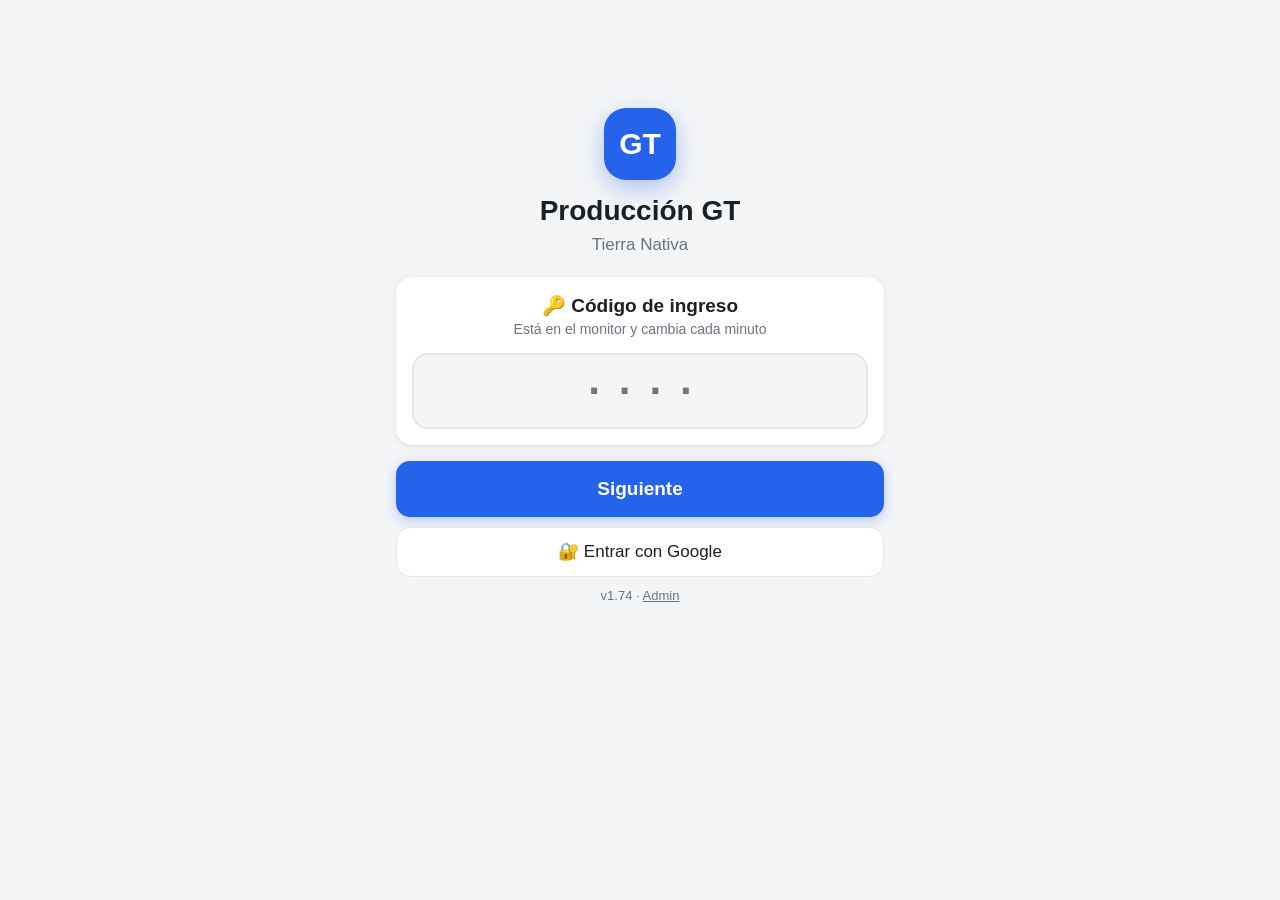
==== commit 60c9975a: "v1.74: «↩ Me equivoqué» — el operario deshace lo último hasta 5 min después (gt_v197) Caso: Ximena O" ====
--- a/index.html
+++ b/index.html
@@ -12,7 +12,7 @@
   <title>Producción GT</title>
   <link rel="icon" href="data:," />
   <link rel="manifest" href="manifest.json" />
-  <link rel="stylesheet" href="styles.css?v=1.73" />
+  <link rel="stylesheet" href="styles.css?v=1.74" />
 </head>
 <body>
   <!-- 1) CÓDIGO DE INGRESO (el del monitor, cambia cada minuto) -->
@@ -63,6 +63,8 @@
       <button class="back-top llave-top hidden" id="codPlantaBtn" aria-label="Código para el compañero">🔑</button>
     </header>
     <div id="abiertaBox" class="abierta hidden"></div>
+    <!-- 1.74: deshacer lo último que se cargó, hasta 5 minutos después (con la cuenta regresiva) -->
+    <button id="deshBtn" class="desh-btn hidden">↩ Me equivoqué</button>
     <div id="botonera"></div>
     <div class="pie">
       <div class="jornada">
@@ -168,8 +170,8 @@
       <div id="avisoBtns" class="aviso-btns"></div>
     </div>
   </div>
-  <script src="config.js?v=1.73"></script>
-  <script src="cola-idb.js?v=1.73"></script>
-  <script src="app.js?v=1.73"></script>
+  <script src="config.js?v=1.74"></script>
+  <script src="cola-idb.js?v=1.74"></script>
+  <script src="app.js?v=1.74"></script>
 </body>
 </html>
--- a/styles.css
+++ b/styles.css
@@ -215,6 +215,11 @@
 .termine-btn{display:block;width:100%;min-height:96px;margin:4px 0 0;border:0;border-radius:18px;background:var(--ok);color:#fff;font-size:26px;font-weight:800;cursor:pointer;}
 .termine-btn:active{filter:brightness(.92);}
 .termine-btn.mefui{background:var(--acc);}   /* 1.47: el que se sumó a un compañero se va, no termina */
+/* 1.74: «↩ Me equivoqué» (deshacer lo último, hasta 5 min): angosto en alto, a lo ancho, con la cuenta regresiva */
+.desh-btn{display:flex;align-items:center;justify-content:center;gap:10px;width:100%;min-height:44px;margin:8px 0 0;padding:4px 12px;
+  border:2px solid var(--warn);border-radius:14px;background:var(--warn-bg);color:var(--warn);font-size:17px;font-weight:700;cursor:pointer;}
+.desh-btn .desh-seg{font-variant-numeric:tabular-nums;font-weight:600;}
+
 /* 1.33: Baño y Movimiento como pausa dentro del área abierta, debajo de «Terminé» */
 .pausas{display:grid;grid-template-columns:repeat(auto-fit,minmax(130px,1fr));gap:10px;margin-top:10px;}
 .pausas .sec-btn{margin:0;min-height:56px;font-weight:600;}
